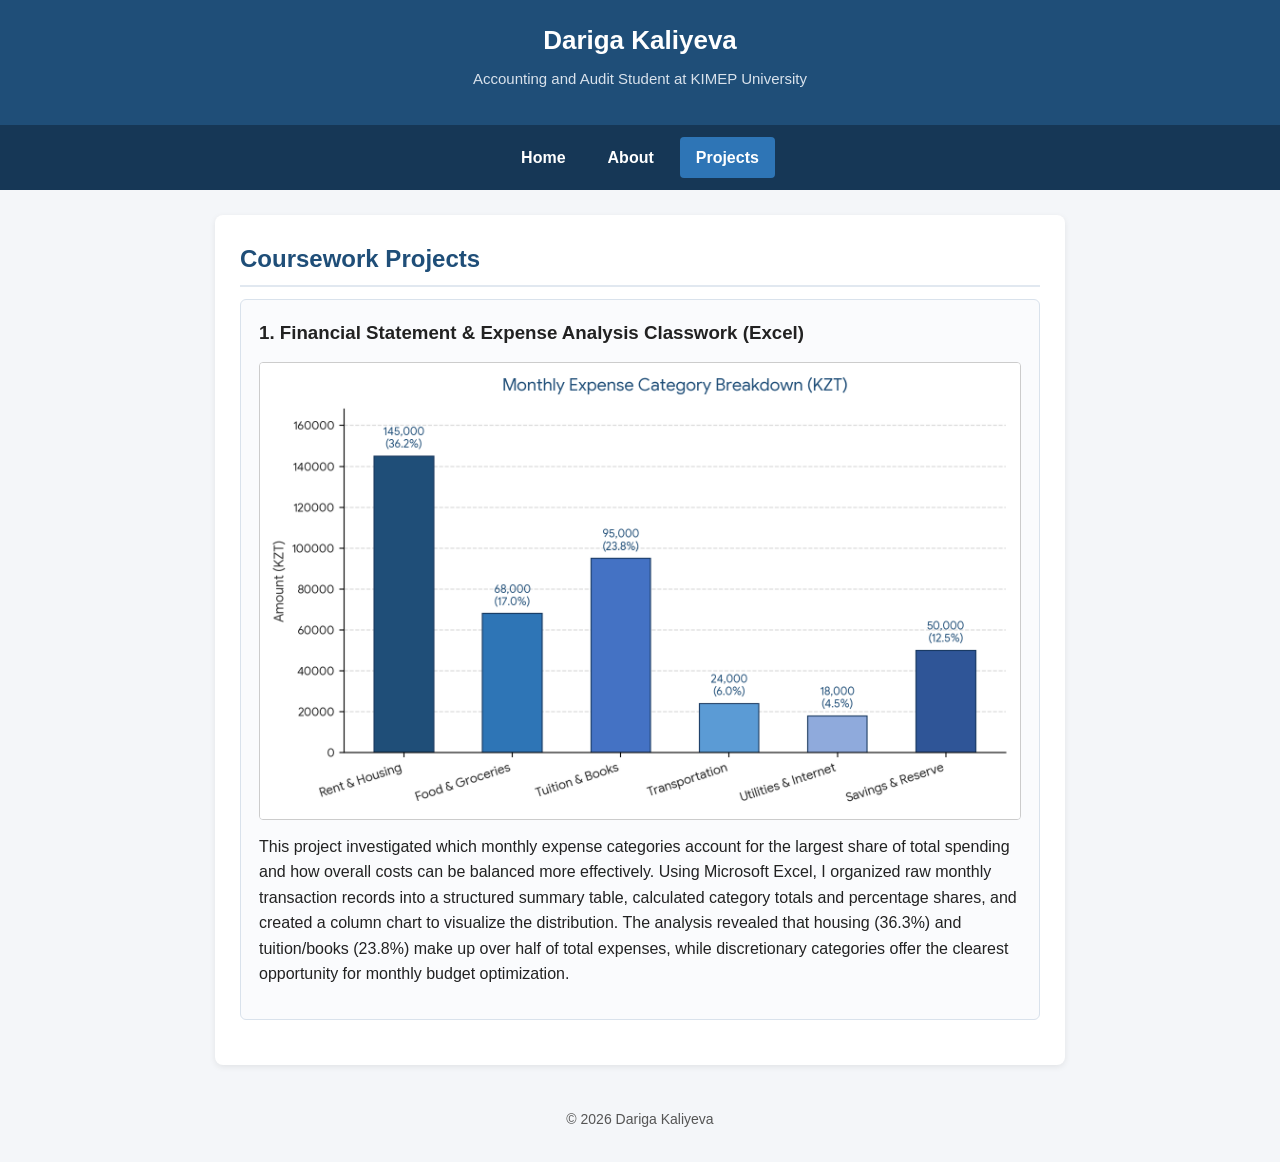
==== projects.html @ facb119b "Add files via upload" ====
<!DOCTYPE html>
<html lang="en">
<head>
  <meta charset="UTF-8">
  <meta name="viewport" content="width=device-width, initial-scale=1.0">
  <title>Dariga Kaliyeva - Projects</title>
  <link rel="stylesheet" href="style.css">
</head>
<body>
  <header>
    <h1>Dariga Kaliyeva</h1>
    <p>Accounting and Audit Student at KIMEP University</p>
  </header>

  <nav>
    <a href="index.html">Home</a>
    <a href="about.html">About</a>
    <a href="projects.html" class="active">Projects</a>
  </nav>

  <main>
    <h2>Coursework Projects</h2>

    <div class="project-card">
      <h3>1. Financial Statement &amp; Expense Analysis Classwork (Excel)</h3>
      <img src="chart1.png" alt="Bar chart showing monthly expense categories in KZT from Excel analysis">
      <p>This project investigated which monthly expense categories account for the largest share of total spending and how overall costs can be balanced more effectively. Using Microsoft Excel, I organized raw monthly transaction records into a structured summary table, calculated category totals and percentage shares, and created a column chart to visualize the distribution. The analysis revealed that housing (36.3%) and tuition/books (23.8%) make up over half of total expenses, while discretionary categories offer the clearest opportunity for monthly budget optimization.</p>
    </div>
  </main>

  <footer>
    <p>&copy; 2026 Dariga Kaliyeva</p>
  </footer>
</body>
</html>
---- style.css ----
* {
  box-sizing: border-box;
  margin: 0;
  padding: 0;
}

body {
  font-family: Arial, Helvetica, sans-serif;
  line-height: 1.6;
  color: #222222;
  background-color: #f4f6f9;
}

header {
  background-color: #1f4e78;
  color: #ffffff;
  padding: 20px 15px;
  text-align: center;
}

header h1 {
  font-size: 26px;
  margin-bottom: 5px;
}

header p {
  font-size: 15px;
  color: #d9e2ec;
}

nav {
  background-color: #163756;
  display: flex;
  justify-content: center;
  flex-wrap: wrap;
  gap: 10px;
  padding: 12px 10px;
}

nav a {
  color: #ffffff;
  text-decoration: none;
  font-weight: bold;
  padding: 8px 16px;
  border-radius: 4px;
}

nav a:hover,
nav a.active {
  background-color: #2e75b6;
}

main {
  max-width: 850px;
  margin: 25px auto;
  background-color: #ffffff;
  padding: 25px;
  border-radius: 8px;
  box-shadow: 0 2px 6px rgba(0, 0, 0, 0.08);
}

h2 {
  color: #1f4e78;
  margin-bottom: 12px;
  border-bottom: 2px solid #e1e8f0;
  padding-bottom: 6px;
}

p {
  margin-bottom: 14px;
}

ul {
  margin-left: 20px;
  margin-bottom: 16px;
}

li {
  margin-bottom: 6px;
}

.project-card {
  border: 1px solid #d9e2ec;
  border-radius: 6px;
  padding: 18px;
  margin-bottom: 20px;
  background-color: #fafbfd;
}

img {
  max-width: 100%;
  height: auto;
  display: block;
  margin: 14px auto;
  border: 1px solid #cccccc;
  border-radius: 4px;
}

footer {
  text-align: center;
  padding: 18px;
  color: #555555;
  font-size: 14px;
}
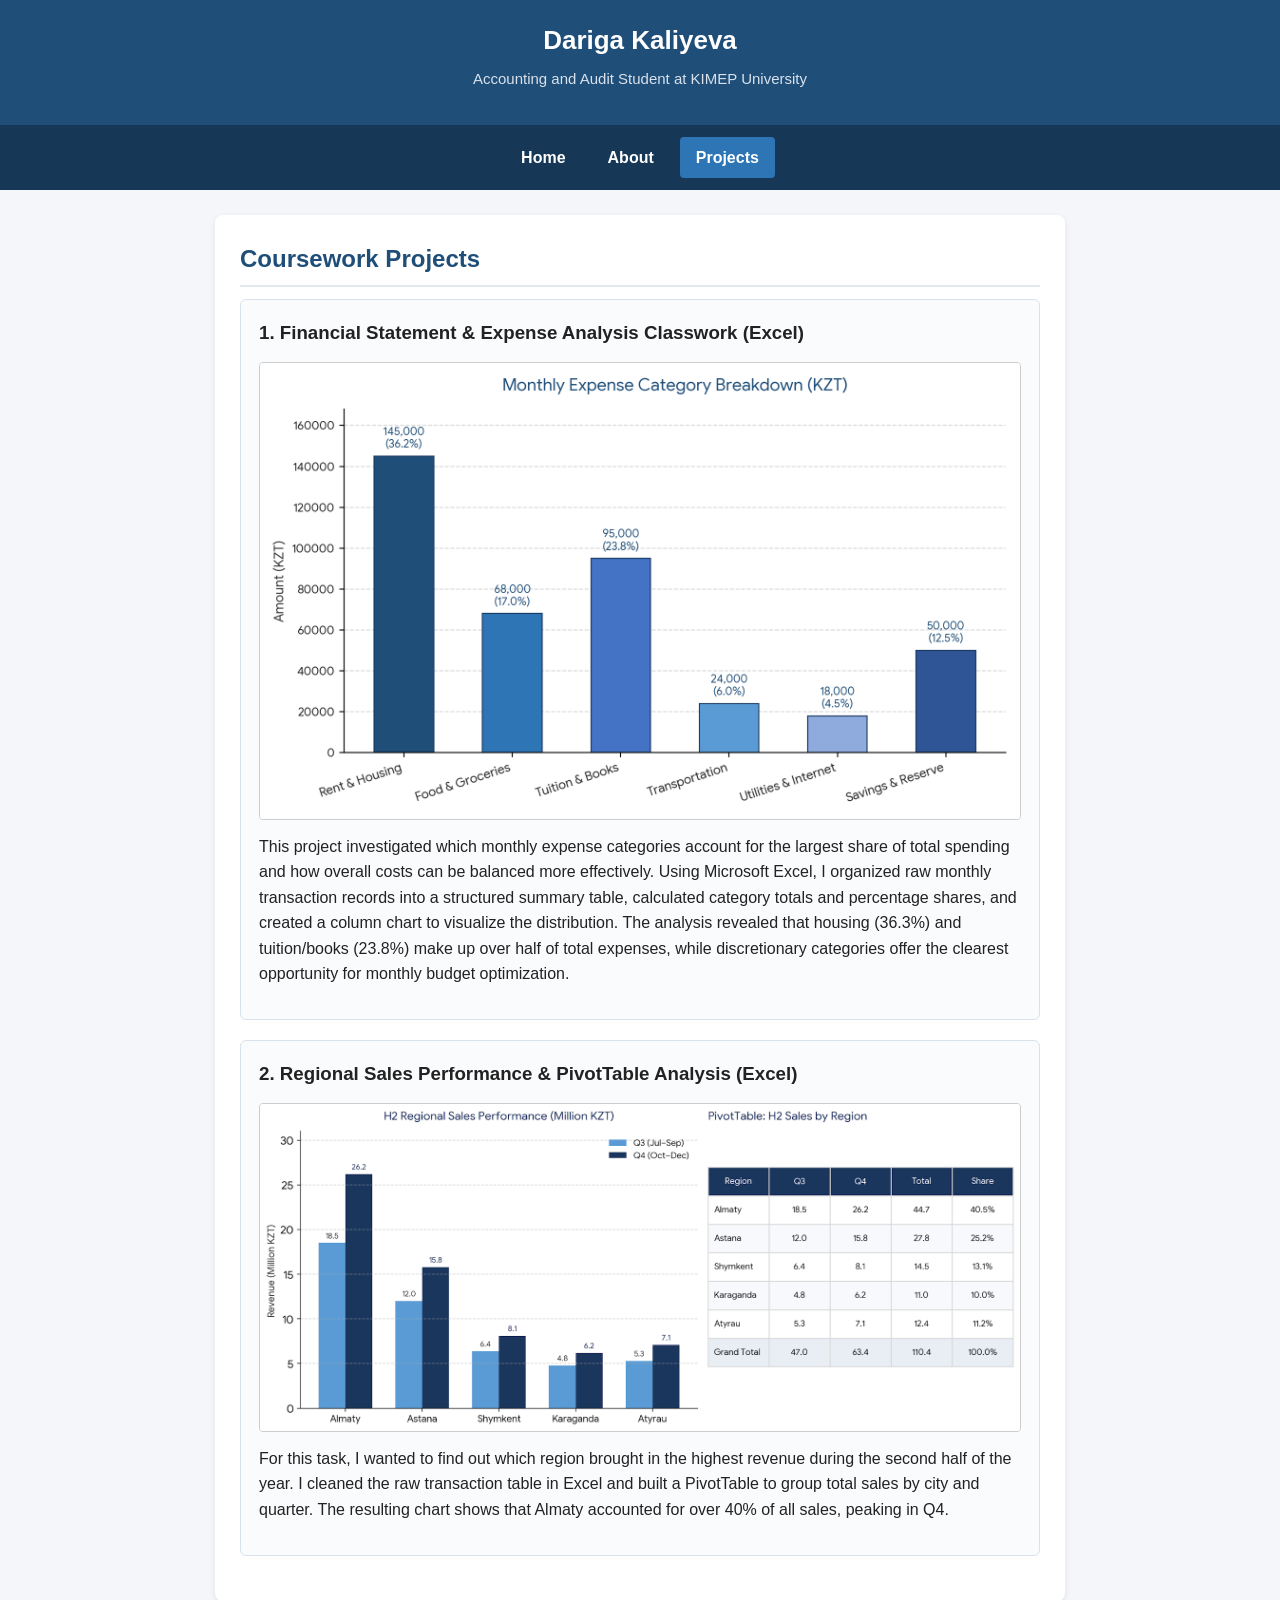
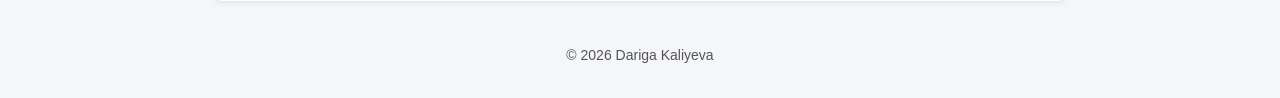
==== commit 9336ba82: "Fix HTML formatting and update footer copyright" ====
--- a/projects.html
+++ b/projects.html
@@ -22,14 +22,20 @@
     <h2>Coursework Projects</h2>
 
     <div class="project-card">
-      <h3>1. Financial Statement &amp; Expense Analysis Classwork (Excel)</h3>
+      <h3>1. Financial Statement & Expense Analysis Classwork (Excel)</h3>
       <img src="chart1.png" alt="Bar chart showing monthly expense categories in KZT from Excel analysis">
       <p>This project investigated which monthly expense categories account for the largest share of total spending and how overall costs can be balanced more effectively. Using Microsoft Excel, I organized raw monthly transaction records into a structured summary table, calculated category totals and percentage shares, and created a column chart to visualize the distribution. The analysis revealed that housing (36.3%) and tuition/books (23.8%) make up over half of total expenses, while discretionary categories offer the clearest opportunity for monthly budget optimization.</p>
+    </div>
+
+    <div class="project-card">
+      <h3>2. Regional Sales Performance & PivotTable Analysis (Excel)</h3>
+      <img src="chart2.png" alt="Bar chart and PivotTable comparing H2 regional sales in Kazakhstan">
+      <p>For this task, I wanted to find out which region brought in the highest revenue during the second half of the year. I cleaned the raw transaction table in Excel and built a PivotTable to group total sales by city and quarter. The resulting chart shows that Almaty accounted for over 40% of all sales, peaking in Q4.</p>
     </div>
   </main>
 
   <footer>
-    <p>&copy; 2026 Dariga Kaliyeva</p>
+    <p>© 2026 Dariga Kaliyeva</p>
   </footer>
 </body>
 </html>
